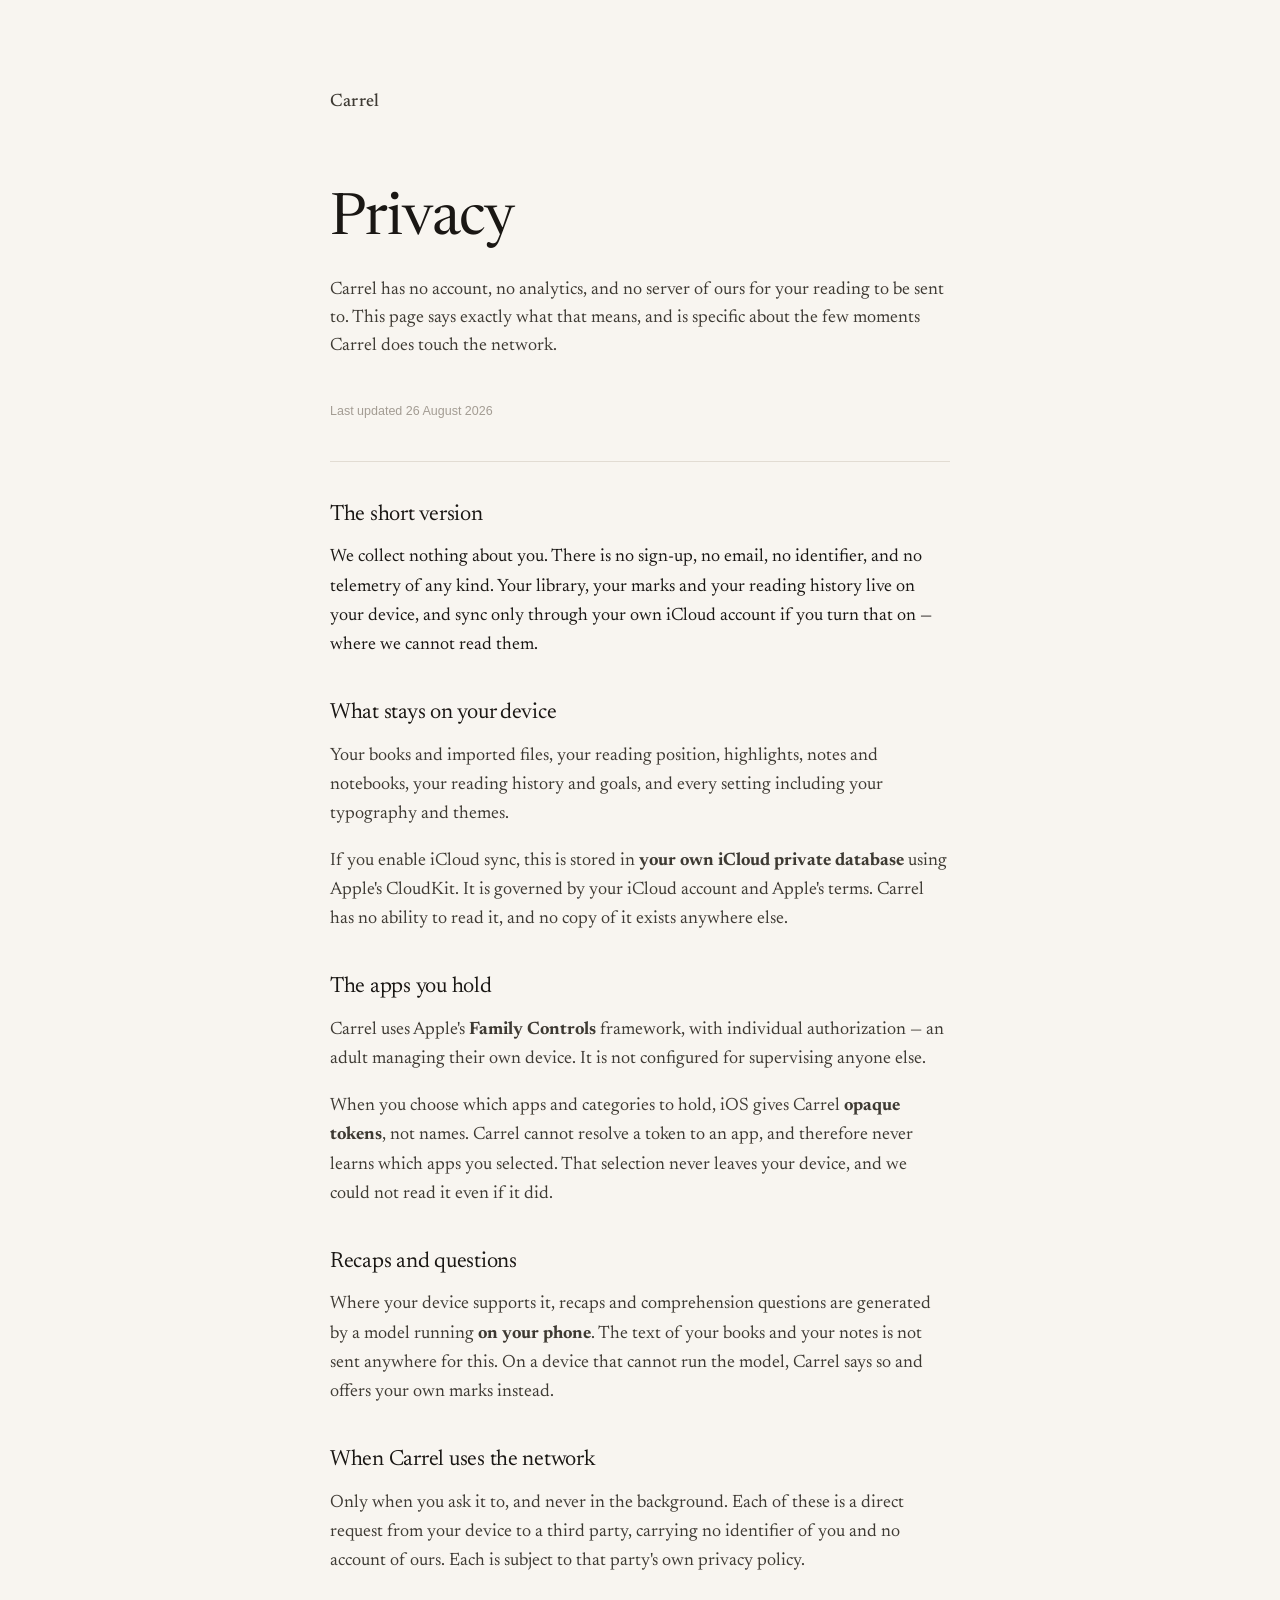
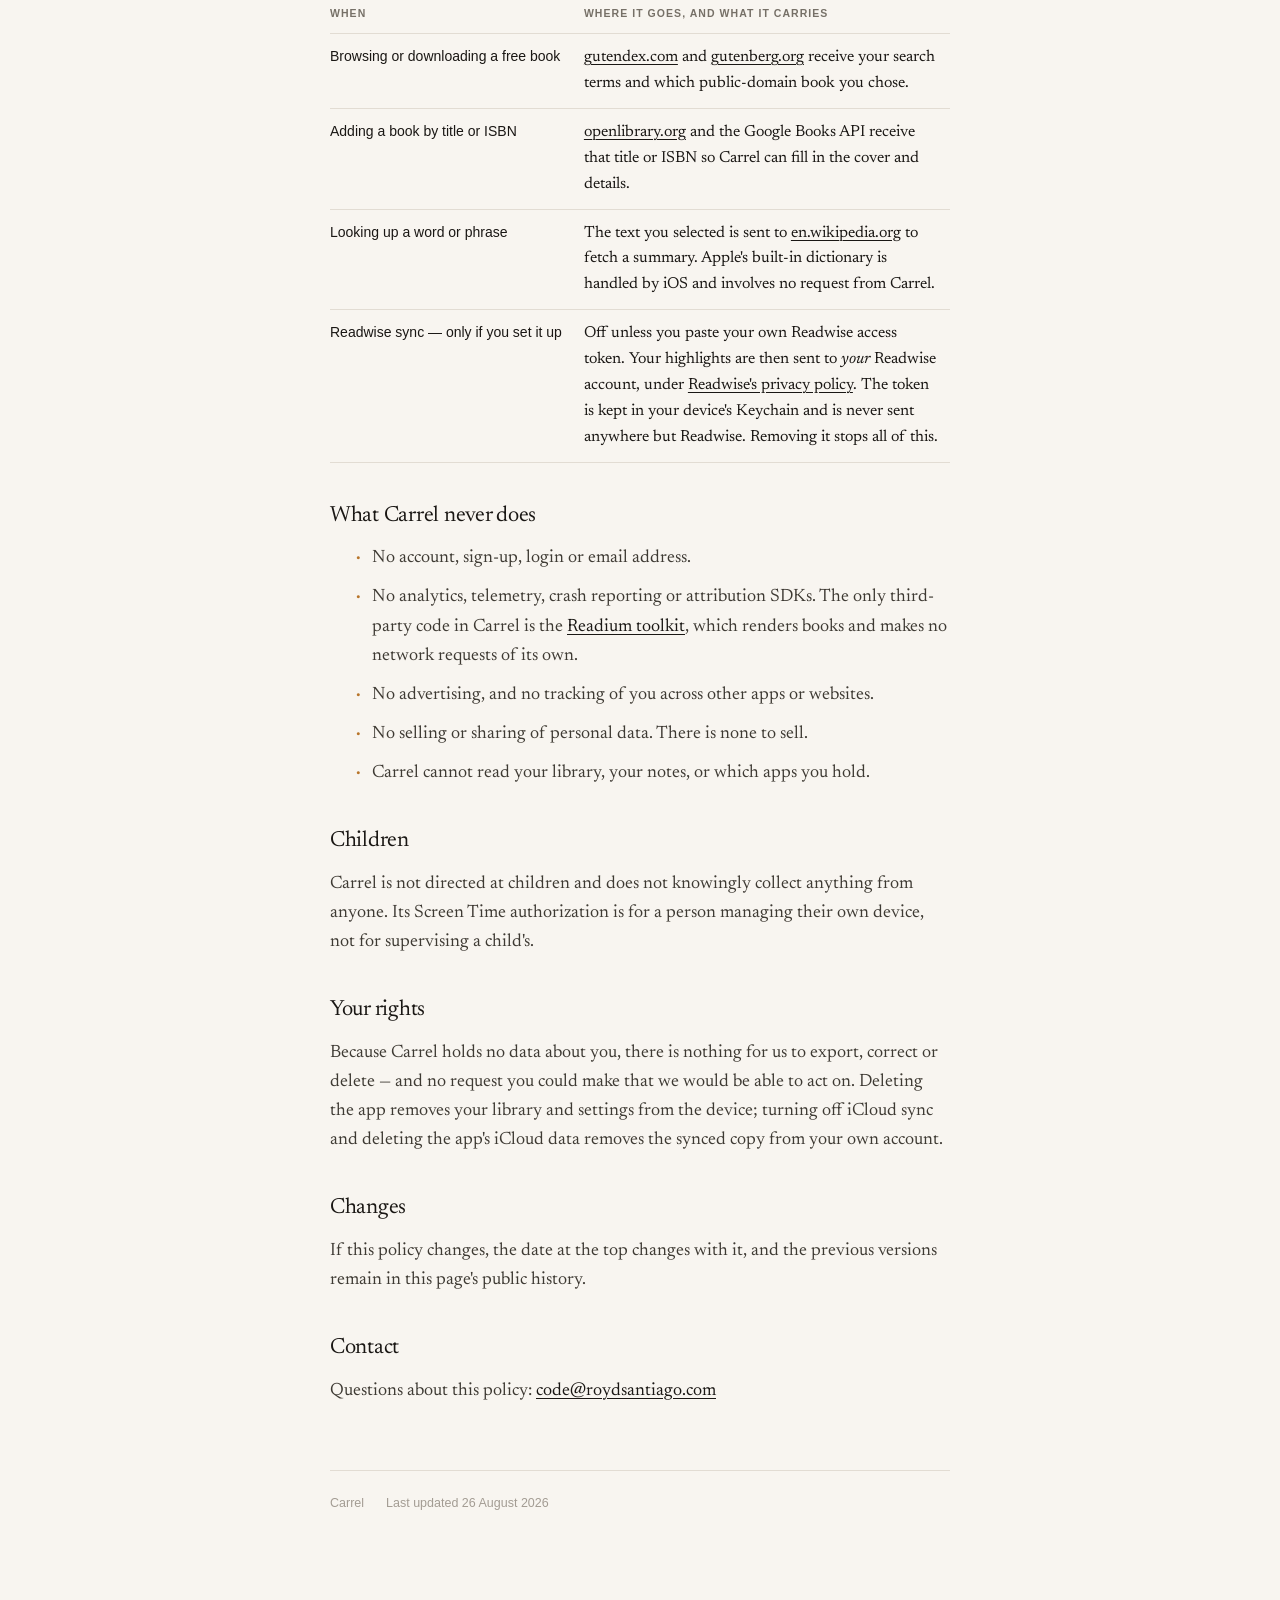
==== privacy/index.html @ 56c8b156 "Add files via upload" ====
<!doctype html>
<html lang="en">
<head>
<meta charset="utf-8">
<meta name="viewport" content="width=device-width, initial-scale=1">
<title>Privacy — Carrel</title>
<meta name="description" content="Carrel's privacy policy. No account, no analytics, no servers of ours.">
<link rel="preconnect" href="https://fonts.googleapis.com">
<link rel="preconnect" href="https://fonts.gstatic.com" crossorigin>
<link rel="stylesheet" href="https://fonts.googleapis.com/css2?family=Newsreader:opsz,wght@6..72,400;6..72,500;6..72,600&display=swap">
<link rel="stylesheet" href="../style.css">
</head>
<body>

<div class="measure doc">
  <header class="top">
    <p class="wordmark">Carrel</p>
    <h1>Privacy</h1>
    <p class="standfirst">
      Carrel has no account, no analytics, and no server of ours for your reading to be sent to.
      This page says exactly what that means, and is specific about the few moments Carrel does
      touch the network.
    </p>
    <p class="updated">Last updated 26 August 2026</p>
    <hr class="rule">
  </header>

  <h2>The short version</h2>
  <p class="lede">
    We collect nothing about you. There is no sign-up, no email, no identifier, and no telemetry
    of any kind. Your library, your marks and your reading history live on your device, and sync
    only through your own iCloud account if you turn that on — where we cannot read them.
  </p>

  <h2>What stays on your device</h2>
  <p>
    Your books and imported files, your reading position, highlights, notes and notebooks, your
    reading history and goals, and every setting including your typography and themes.
  </p>
  <p>
    If you enable iCloud sync, this is stored in <strong>your own iCloud private database</strong>
    using Apple's CloudKit. It is governed by your iCloud account and Apple's terms. Carrel has no
    ability to read it, and no copy of it exists anywhere else.
  </p>

  <h2>The apps you hold</h2>
  <p>
    Carrel uses Apple's <strong>Family Controls</strong> framework, with individual authorization —
    an adult managing their own device. It is not configured for supervising anyone else.
  </p>
  <p>
    When you choose which apps and categories to hold, iOS gives Carrel <strong>opaque
    tokens</strong>, not names. Carrel cannot resolve a token to an app, and therefore never learns
    which apps you selected. That selection never leaves your device, and we could not read it even
    if it did.
  </p>

  <h2>Recaps and questions</h2>
  <p>
    Where your device supports it, recaps and comprehension questions are generated by a model
    running <strong>on your phone</strong>. The text of your books and your notes is not sent
    anywhere for this. On a device that cannot run the model, Carrel says so and offers your own
    marks instead.
  </p>

  <h2>When Carrel uses the network</h2>
  <p>
    Only when you ask it to, and never in the background. Each of these is a direct request from
    your device to a third party, carrying no identifier of you and no account of ours. Each is
    subject to that party's own privacy policy.
  </p>

  <table>
    <thead>
      <tr><th>When</th><th>Where it goes, and what it carries</th></tr>
    </thead>
    <tbody>
      <tr>
        <td>Browsing or downloading a free book</td>
        <td><a href="https://gutendex.com">gutendex.com</a> and
            <a href="https://www.gutenberg.org">gutenberg.org</a> receive your search terms and
            which public-domain book you chose.</td>
      </tr>
      <tr>
        <td>Adding a book by title or ISBN</td>
        <td><a href="https://openlibrary.org">openlibrary.org</a> and the Google Books API receive
            that title or ISBN so Carrel can fill in the cover and details.</td>
      </tr>
      <tr>
        <td>Looking up a word or phrase</td>
        <td>The text you selected is sent to
            <a href="https://en.wikipedia.org">en.wikipedia.org</a> to fetch a summary. Apple's
            built-in dictionary is handled by iOS and involves no request from Carrel.</td>
      </tr>
      <tr>
        <td>Readwise sync — only if you set it up</td>
        <td>Off unless you paste your own Readwise access token. Your highlights are then sent to
            <em>your</em> Readwise account, under
            <a href="https://readwise.io/privacy">Readwise's privacy policy</a>. The token is kept
            in your device's Keychain and is never sent anywhere but Readwise. Removing it stops
            all of this.</td>
      </tr>
    </tbody>
  </table>

  <h2>What Carrel never does</h2>
  <ul class="plain">
    <li>No account, sign-up, login or email address.</li>
    <li>No analytics, telemetry, crash reporting or attribution SDKs. The only third-party code in
        Carrel is the <a href="https://github.com/readium/swift-toolkit">Readium toolkit</a>, which
        renders books and makes no network requests of its own.</li>
    <li>No advertising, and no tracking of you across other apps or websites.</li>
    <li>No selling or sharing of personal data. There is none to sell.</li>
    <li>Carrel cannot read your library, your notes, or which apps you hold.</li>
  </ul>

  <h2>Children</h2>
  <p>
    Carrel is not directed at children and does not knowingly collect anything from anyone. Its
    Screen Time authorization is for a person managing their own device, not for supervising a
    child's.
  </p>

  <h2>Your rights</h2>
  <p>
    Because Carrel holds no data about you, there is nothing for us to export, correct or delete —
    and no request you could make that we would be able to act on. Deleting the app removes your
    library and settings from the device; turning off iCloud sync and deleting the app's iCloud
    data removes the synced copy from your own account.
  </p>

  <h2>Changes</h2>
  <p>
    If this policy changes, the date at the top changes with it, and the previous versions remain
    in this page's public history.
  </p>

  <h2>Contact</h2>
  <p>
    Questions about this policy: <a href="mailto:code@roydsantiago.com">code@roydsantiago.com</a>
  </p>

  <footer class="foot">
    <span>Carrel</span>
    <span>Last updated 26 August 2026</span>
  </footer>
</div>

</body>
</html>
---- style.css ----
/* Carrel — the app's own palette, taken from DesignSystem/Tokens.swift.
   Light and dark are the app's two Palettes verbatim, so the site and the
   product are recognisably the same object. */

:root {
  --paper:      #F8F5F0;
  --raised:     #FFFDF9;
  --ink:        #1A1714;
  --prose:      #3E3A33;
  --secondary:  #57514A;
  --label:      #767067;
  --tertiary:   #A39C93;
  --hairline:   #E2DCD3;
  --resume:     #B8752A;   /* the one functional accent */
  --remove:     #7B2233;
  --ground:     #2E2721;

  --serif: "Newsreader", Georgia, "Times New Roman", serif;
  --sans: -apple-system, BlinkMacSystemFont, "Segoe UI", Helvetica, Arial, sans-serif;
  --measure: 620px;
}

@media (prefers-color-scheme: dark) {
  :root:not([data-theme="light"]) {
    --paper:     #1A1714;
    --raised:    #302D29;
    --ink:       #F5F1EA;
    --prose:     #D6D2CC;
    --secondary: #B8B4AE;
    --label:     #999590;
    --tertiary:  #6D6A65;
    --hairline:  #35312C;
    --resume:    #D9954A;
    --remove:    #C97F8E;
    --ground:    #23201C;
  }
}

* { box-sizing: border-box; }

html { -webkit-text-size-adjust: 100%; }

body {
  background: var(--paper);
  color: var(--ink);
  font-family: var(--serif);
  font-size: 19px;
  line-height: 1.62;
  margin: 0;
  padding: 0 24px 100px;
  -webkit-font-smoothing: antialiased;
}

.measure { max-width: var(--measure); margin: 0 auto; }

/* ---- the caps label, as the app sets it ---- */
.caps {
  font-family: var(--sans);
  font-size: 11px;
  font-weight: 600;
  letter-spacing: 0.14em;
  text-transform: uppercase;
  color: var(--label);
}

a { color: var(--ink); text-decoration-thickness: 1px; text-underline-offset: 3px; }
a:hover { color: var(--resume); }
a:focus-visible { outline: 2px solid var(--resume); outline-offset: 3px; border-radius: 2px; }

/* ---- masthead ---- */
header.top { padding: 88px 0 0; }

.wordmark {
  font-family: var(--serif);
  font-weight: 500;
  font-size: 21px;
  letter-spacing: 0.01em;
  margin: 0 0 72px;
}

h1 {
  font-family: var(--serif);
  font-weight: 400;
  font-size: clamp(38px, 7vw, 58px);
  line-height: 1.1;
  letter-spacing: -0.018em;
  text-wrap: balance;
  margin: 0 0 24px;
}

.standfirst {
  font-size: 21px;
  line-height: 1.55;
  color: var(--prose);
  margin: 0 0 40px;
}

.rule { height: 1px; background: var(--hairline); border: 0; margin: 0 0 40px; }

section { margin: 0 0 56px; }
h2 {
  font-family: var(--serif);
  font-weight: 400;
  font-size: 27px;
  letter-spacing: -0.012em;
  line-height: 1.25;
  margin: 0 0 14px;
  text-wrap: balance;
}
p { margin: 0 0 18px; color: var(--prose); }
p.lede { color: var(--ink); }

/* ---- the three steps ---- */
ol.steps { list-style: none; counter-reset: s; padding: 0; margin: 26px 0 8px; }
ol.steps li {
  counter-increment: s;
  padding: 0 0 20px 46px;
  position: relative;
  margin-bottom: 20px;
  border-bottom: 1px solid var(--hairline);
}
ol.steps li:last-child { border-bottom: 0; }
ol.steps li::before {
  content: counter(s);
  position: absolute;
  left: 0; top: 1px;
  font-family: var(--sans);
  font-size: 11px;
  font-weight: 600;
  letter-spacing: 0.1em;
  color: var(--resume);
  border: 1px solid var(--hairline);
  width: 28px; height: 28px;
  display: grid; place-items: center;
  border-radius: 50%;
}
ol.steps b { font-weight: 600; color: var(--ink); display: block; margin-bottom: 3px; }

/* ---- the honesty panel, in the app's raised-card idiom ---- */
.panel {
  background: var(--raised);
  border: 1px solid var(--hairline);
  border-radius: 14px;
  padding: 26px 28px 10px;
  margin: 0 0 26px;
}
.panel .caps { display: block; margin-bottom: 12px; }

ul.plain { list-style: none; padding: 0; margin: 0 0 18px; }
ul.plain li { padding-left: 20px; position: relative; margin-bottom: 10px; color: var(--prose); }
ul.plain li::before {
  content: "·";
  position: absolute; left: 4px;
  color: var(--resume);
  font-weight: 700;
}

.status {
  font-family: var(--sans);
  font-size: 13px;
  letter-spacing: 0.02em;
  color: var(--secondary);
  border: 1px solid var(--hairline);
  border-radius: 999px;
  padding: 9px 18px;
  display: inline-block;
}

footer.foot {
  border-top: 1px solid var(--hairline);
  padding-top: 22px;
  margin-top: 64px;
  font-family: var(--sans);
  font-size: 12.5px;
  color: var(--tertiary);
  display: flex;
  flex-wrap: wrap;
  gap: 8px 22px;
  align-items: baseline;
}
footer.foot a { color: var(--secondary); }

/* ---- policy document ---- */
.doc h2 { font-size: 22px; margin-top: 40px; }
.doc h3 {
  font-family: var(--sans);
  font-size: 12px; font-weight: 600;
  letter-spacing: 0.12em; text-transform: uppercase;
  color: var(--label);
  margin: 30px 0 8px;
}
.doc p, .doc li { font-size: 18px; }
.doc ul { padding-left: 22px; }
.doc li { margin-bottom: 9px; color: var(--prose); }
.doc .updated { font-family: var(--sans); font-size: 12.5px; color: var(--tertiary); margin-bottom: 40px; }
.doc table { border-collapse: collapse; width: 100%; margin: 8px 0 24px; font-size: 16px; }
.doc th, .doc td { text-align: left; padding: 11px 12px 11px 0; border-bottom: 1px solid var(--hairline); vertical-align: top; }
.doc th { font-family: var(--sans); font-size: 10.5px; font-weight: 600; letter-spacing: 0.1em; text-transform: uppercase; color: var(--label); }
.doc td:first-child { white-space: nowrap; padding-right: 22px; font-family: var(--sans); font-size: 14px; color: var(--ink); }

.backlink { display: inline-block; margin-bottom: 34px; }

@media (max-width: 600px) {
  body { font-size: 18px; padding: 0 20px 72px; }
  header.top { padding-top: 56px; }
  .wordmark { margin-bottom: 48px; }
  .doc table, .doc thead, .doc tbody, .doc tr, .doc td, .doc th { display: block; width: 100%; }
  .doc thead { display: none; }
  .doc td { border-bottom: 0; padding-bottom: 2px; }
  .doc tr { border-bottom: 1px solid var(--hairline); padding-bottom: 12px; margin-bottom: 12px; display: block; }
  .doc td:first-child { font-weight: 600; white-space: normal; }
}

@media (prefers-reduced-motion: reduce) { * { animation: none !important; transition: none !important; } }
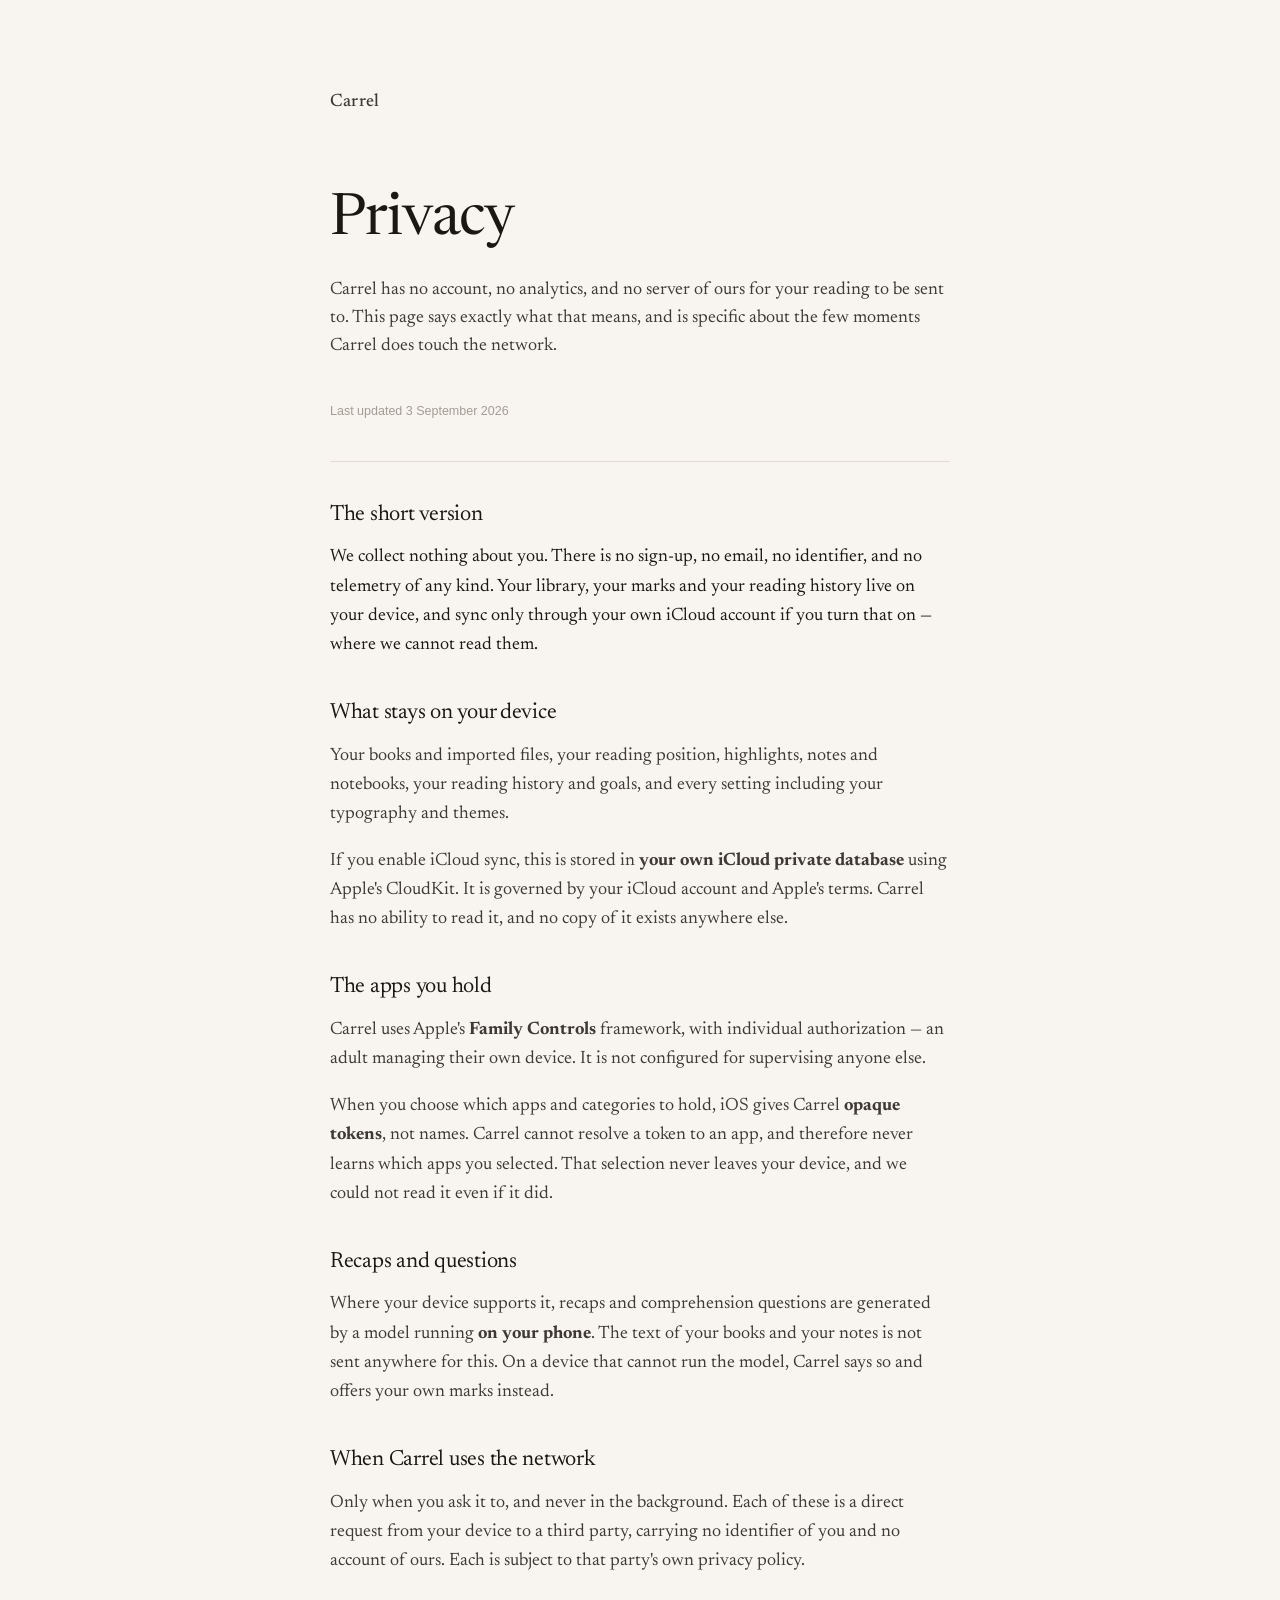
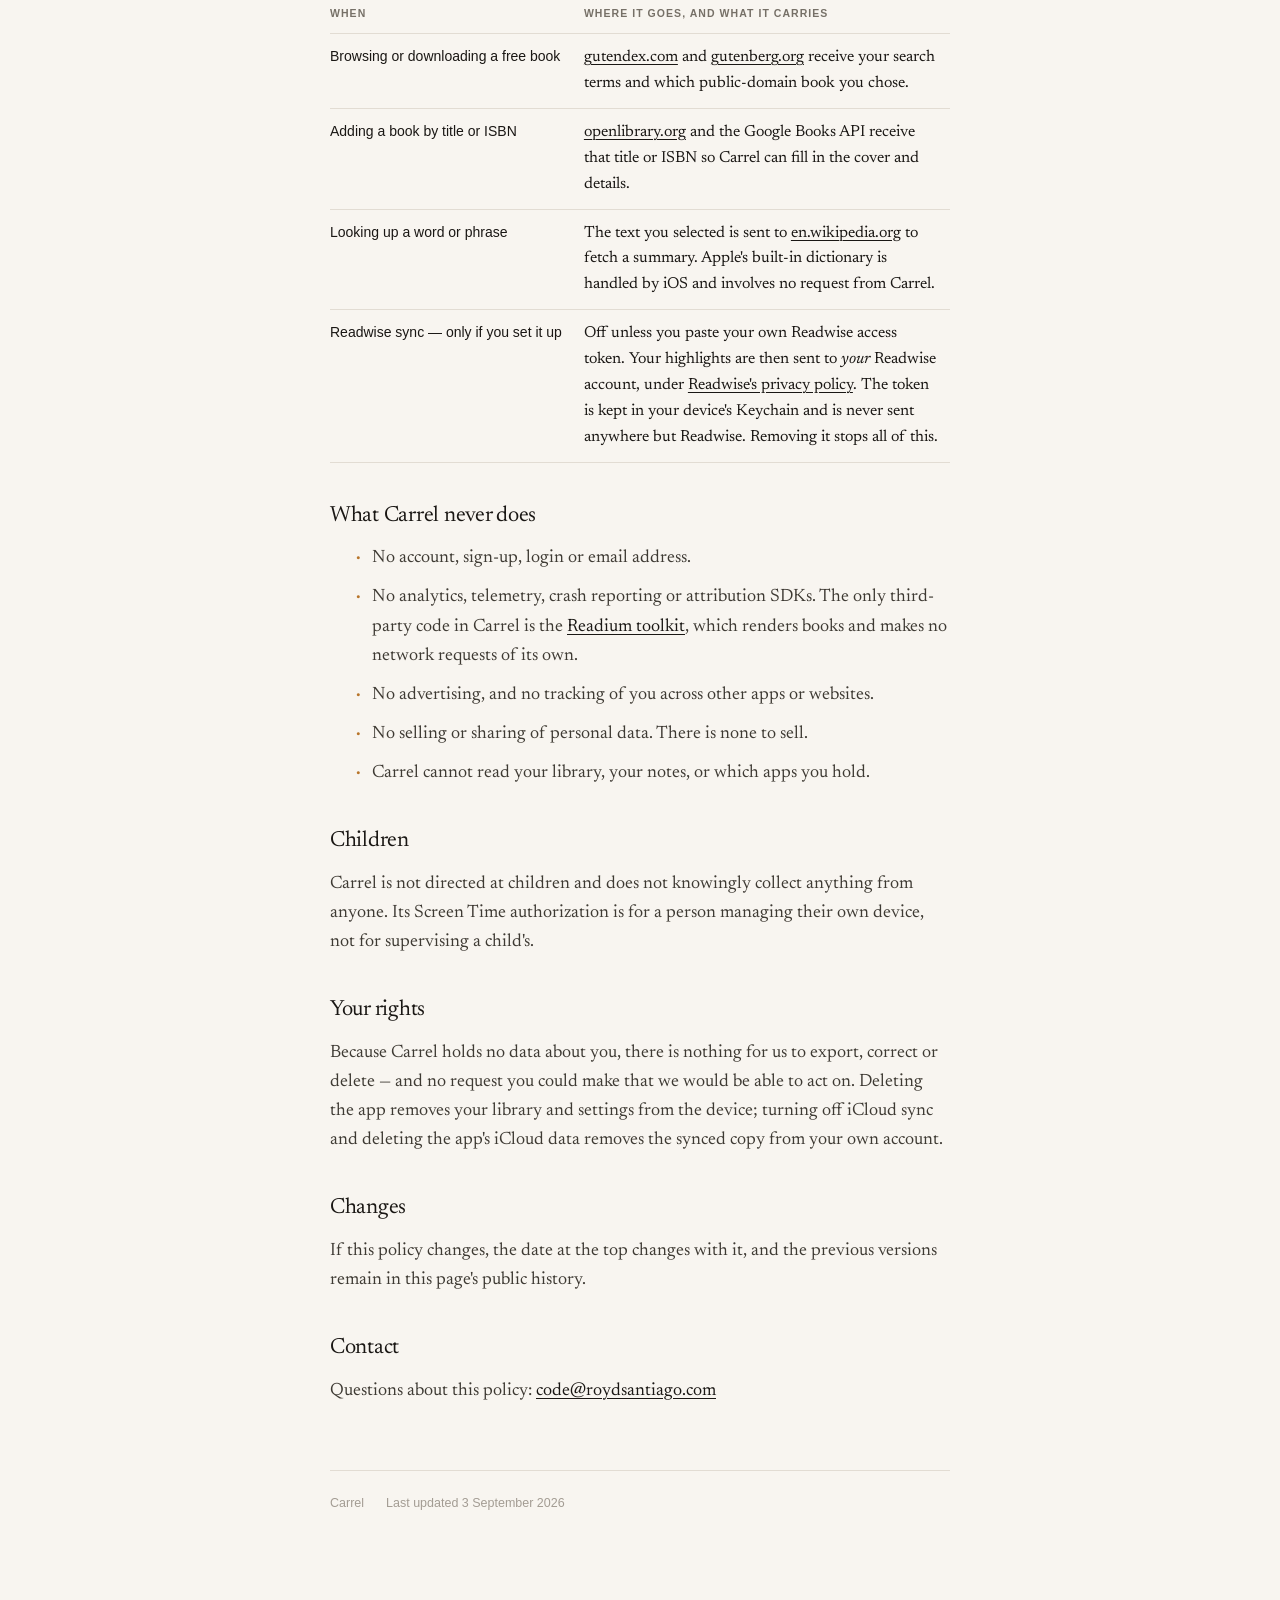
==== commit c30672ba: "Update index.htmlDate the policy from the day it was published" ====
--- a/privacy/index.html
+++ b/privacy/index.html
@@ -21,7 +21,7 @@
       This page says exactly what that means, and is specific about the few moments Carrel does
       touch the network.
     </p>
-    <p class="updated">Last updated 26 August 2026</p>
+    <p class="updated">Last updated 3 September 2026</p>
     <hr class="rule">
   </header>
 
@@ -142,7 +142,7 @@
 
   <footer class="foot">
     <span>Carrel</span>
-    <span>Last updated 26 August 2026</span>
+    <span>Last updated 3 September 2026</span>
   </footer>
 </div>
 
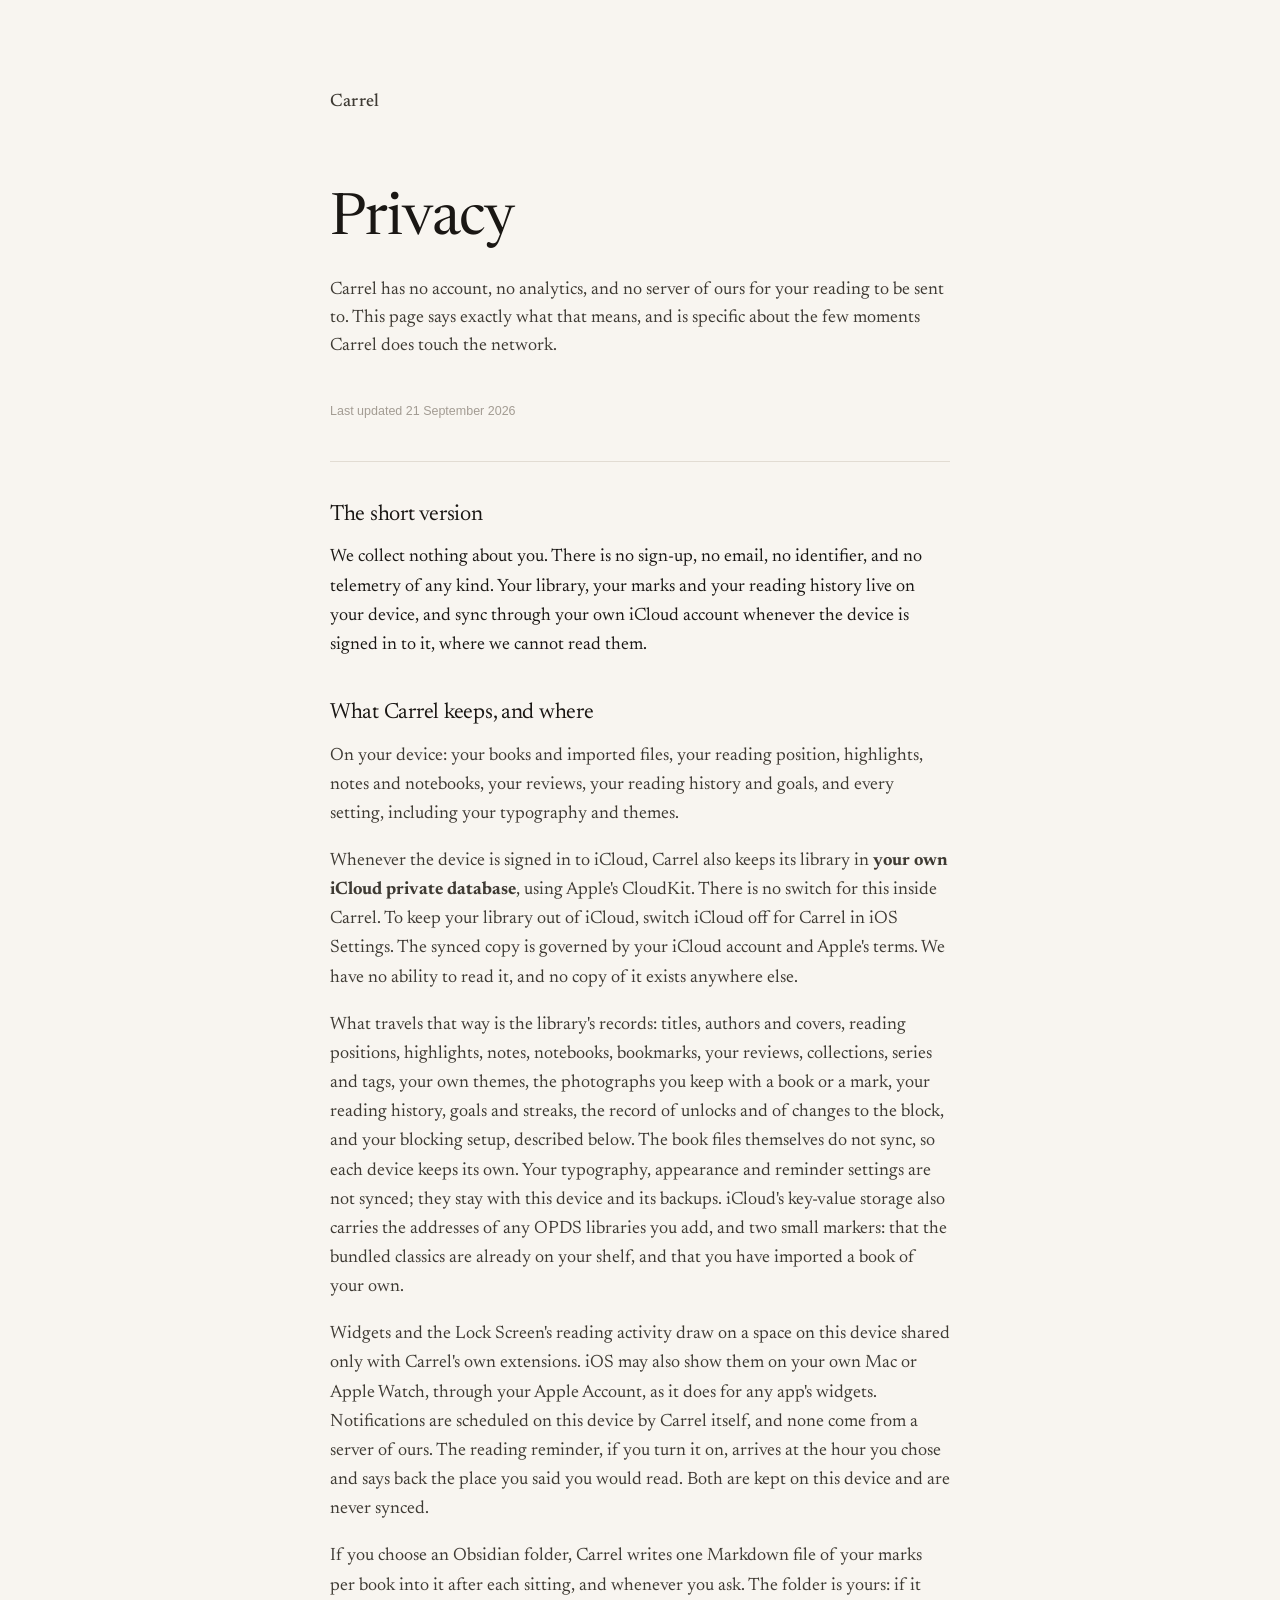
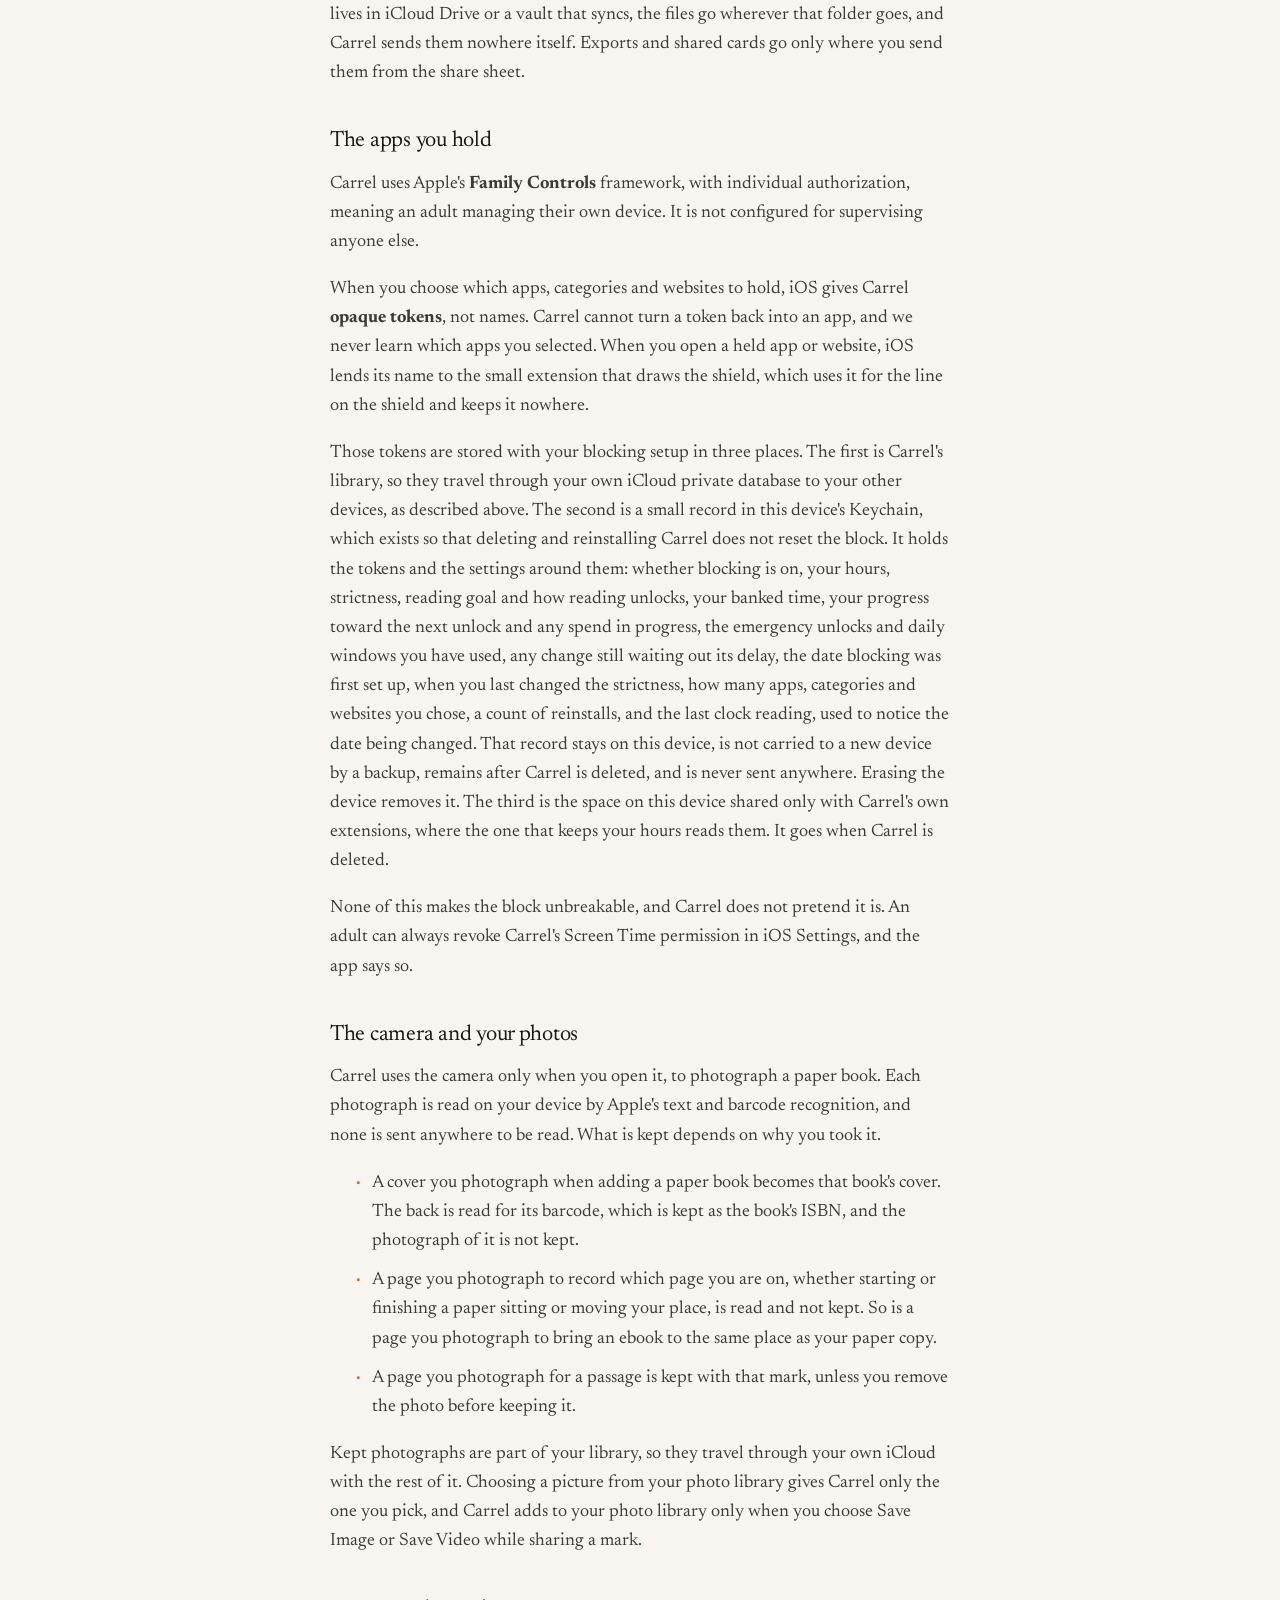
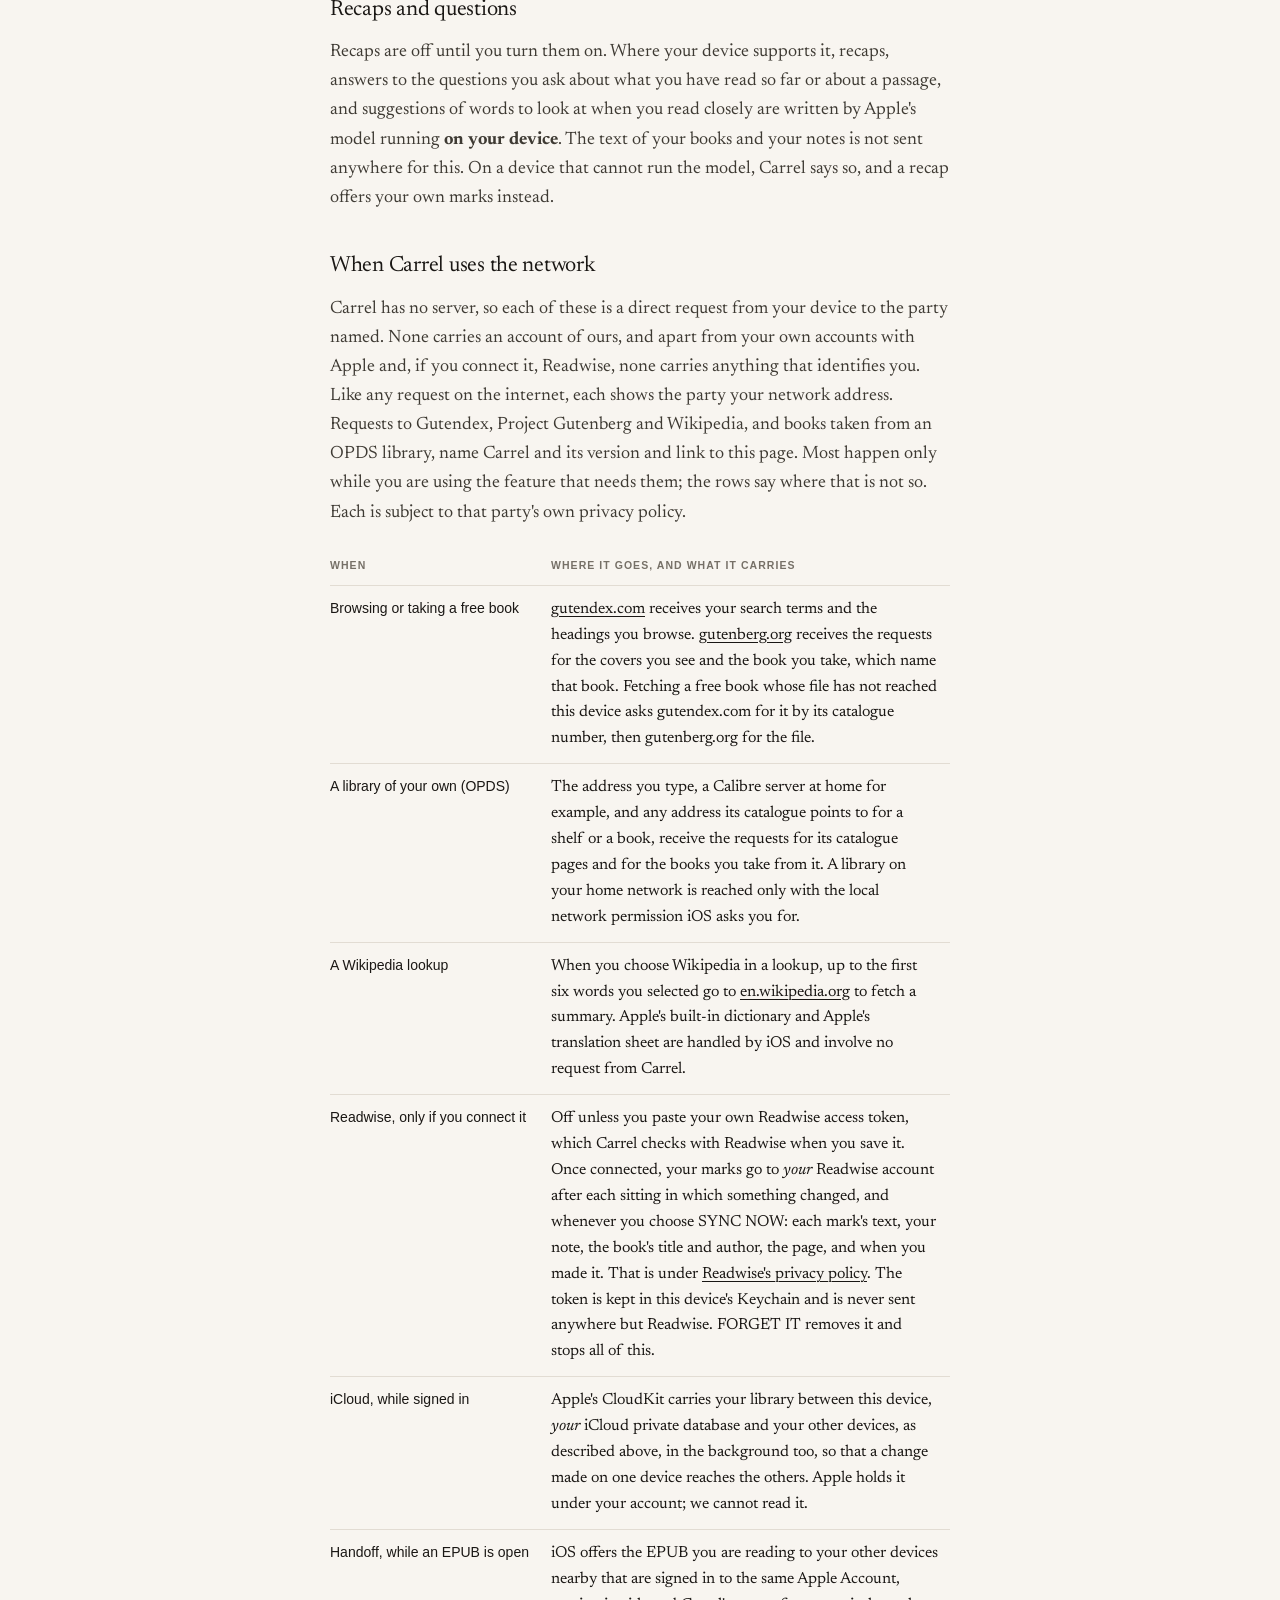
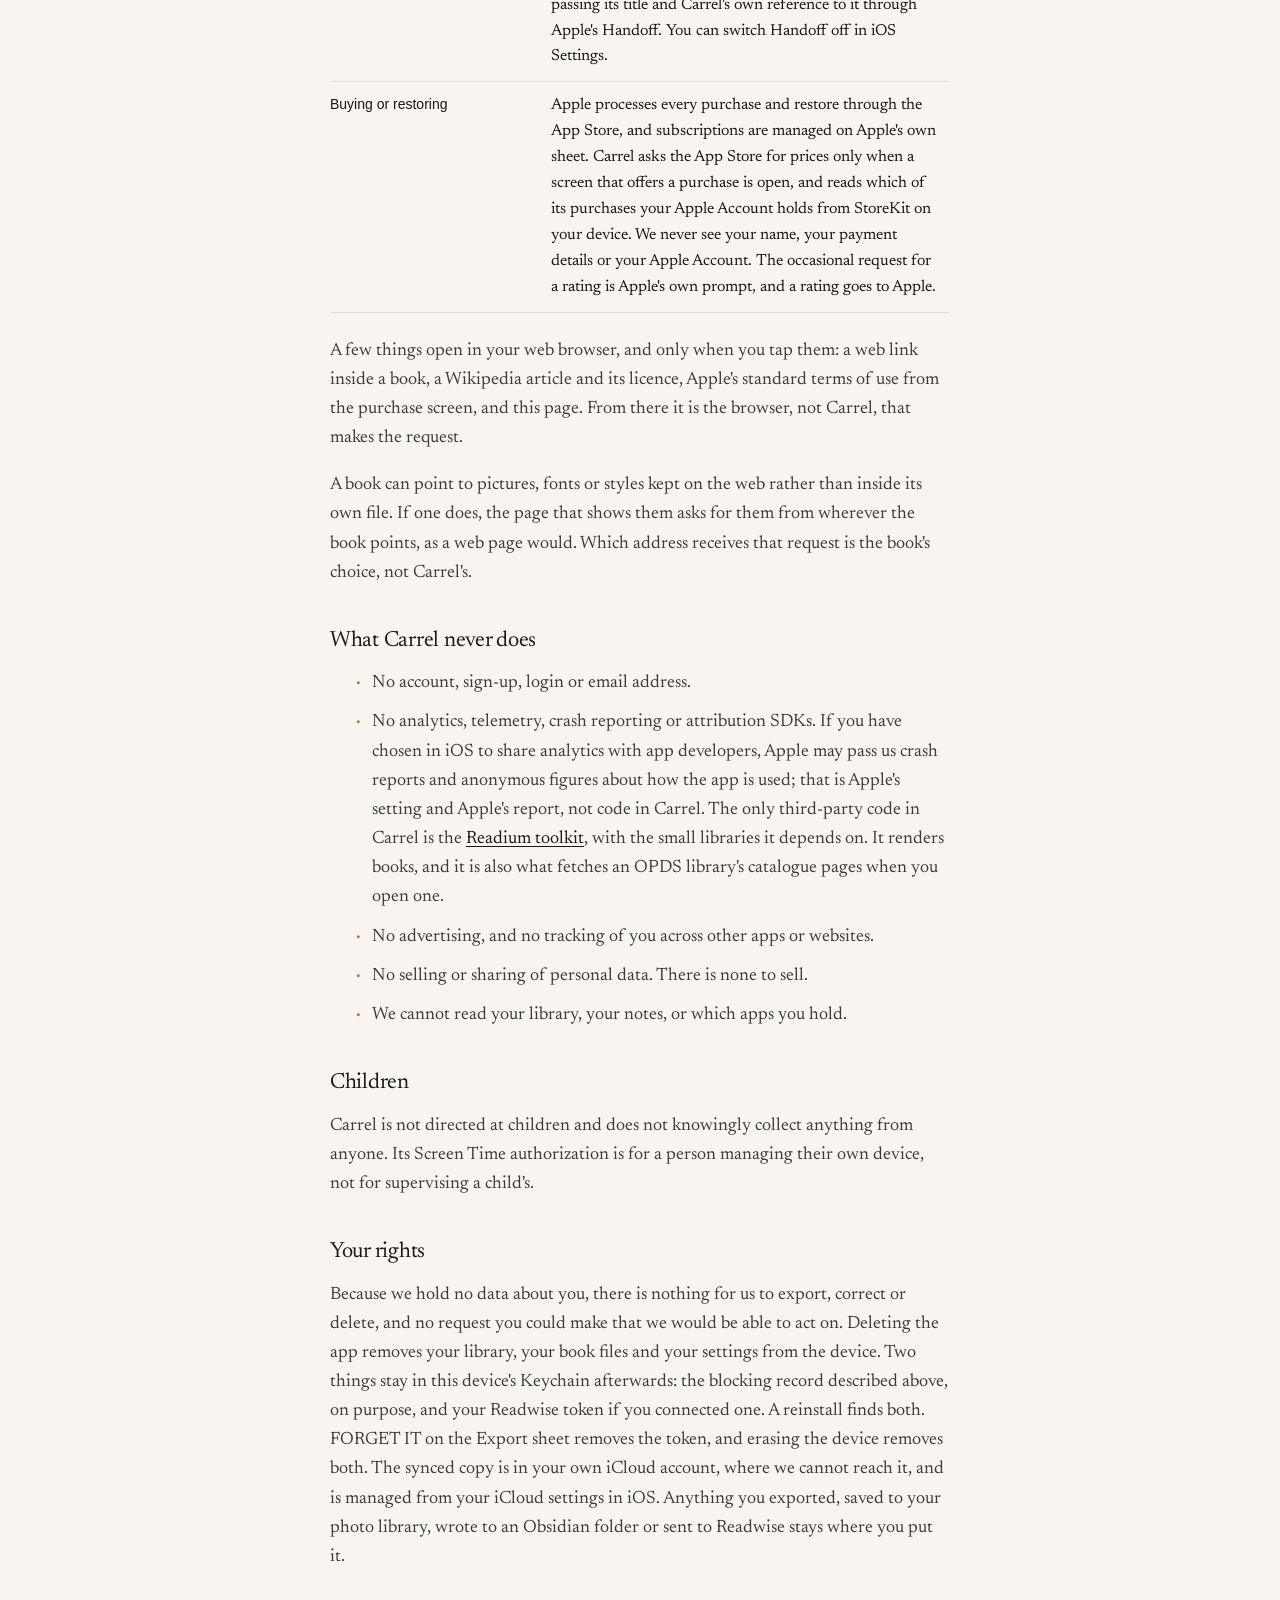
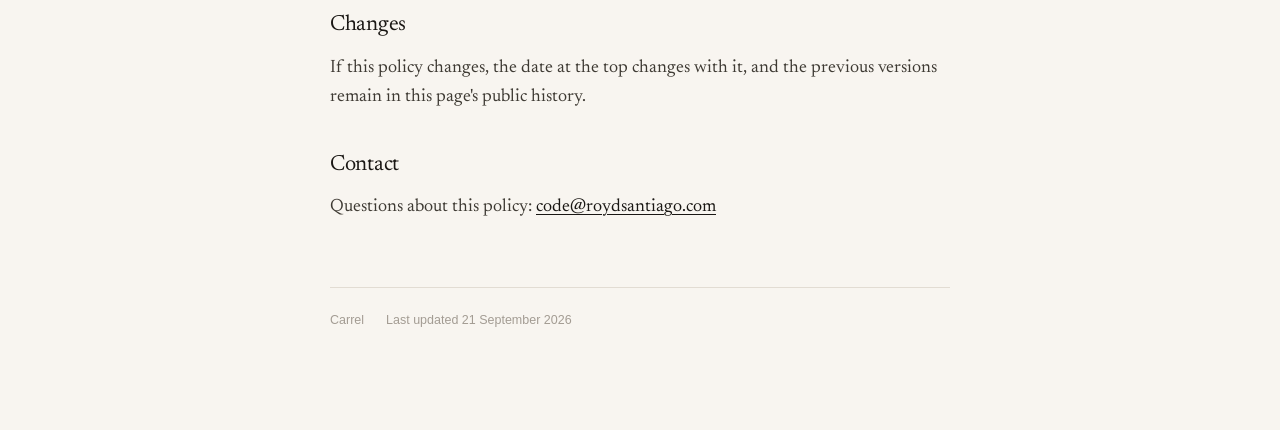
==== commit 4d40ef86: "Update index.html" ====
--- a/privacy/index.html
+++ b/privacy/index.html
@@ -3,7 +3,7 @@
 <head>
 <meta charset="utf-8">
 <meta name="viewport" content="width=device-width, initial-scale=1">
-<title>Privacy — Carrel</title>
+<title>Privacy · Carrel</title>
 <meta name="description" content="Carrel's privacy policy. No account, no analytics, no servers of ours.">
 <link rel="preconnect" href="https://fonts.googleapis.com">
 <link rel="preconnect" href="https://fonts.gstatic.com" crossorigin>
@@ -21,7 +21,7 @@
       This page says exactly what that means, and is specific about the few moments Carrel does
       touch the network.
     </p>
-    <p class="updated">Last updated 3 September 2026</p>
+    <p class="updated">Last updated 21 September 2026</p>
     <hr class="rule">
   </header>
 
@@ -29,45 +29,121 @@
   <p class="lede">
     We collect nothing about you. There is no sign-up, no email, no identifier, and no telemetry
     of any kind. Your library, your marks and your reading history live on your device, and sync
-    only through your own iCloud account if you turn that on — where we cannot read them.
-  </p>
-
-  <h2>What stays on your device</h2>
-  <p>
-    Your books and imported files, your reading position, highlights, notes and notebooks, your
-    reading history and goals, and every setting including your typography and themes.
-  </p>
-  <p>
-    If you enable iCloud sync, this is stored in <strong>your own iCloud private database</strong>
-    using Apple's CloudKit. It is governed by your iCloud account and Apple's terms. Carrel has no
-    ability to read it, and no copy of it exists anywhere else.
+    through your own iCloud account whenever the device is signed in to it, where we cannot read
+    them.
+  </p>
+
+  <h2>What Carrel keeps, and where</h2>
+  <p>
+    On your device: your books and imported files, your reading position, highlights, notes and
+    notebooks, your reviews, your reading history and goals, and every setting, including your
+    typography and themes.
+  </p>
+  <p>
+    Whenever the device is signed in to iCloud, Carrel also keeps its library in <strong>your own
+    iCloud private database</strong>, using Apple's CloudKit. There is no switch for this inside
+    Carrel. To keep your library out of iCloud, switch iCloud off for Carrel in iOS Settings. The
+    synced copy is governed by your iCloud account and Apple's terms. We have no ability to read
+    it, and no copy of it exists anywhere else.
+  </p>
+  <p>
+    What travels that way is the library's records: titles, authors and covers, reading positions,
+    highlights, notes, notebooks, bookmarks, your reviews, collections, series and tags, your own
+    themes, the photographs you keep with a book or a mark, your reading history, goals and
+    streaks, the record of unlocks and of changes to the block, and your blocking setup, described
+    below. The book files themselves do not sync, so each device keeps its own. Your typography,
+    appearance and reminder settings are not synced; they stay with this device and its backups.
+    iCloud's key-value storage also carries the addresses of any OPDS libraries you add, and two
+    small markers: that the bundled classics are already on your shelf, and that you have imported
+    a book of your own.
+  </p>
+  <p>
+    Widgets and the Lock Screen's reading activity draw on a space on this device shared only with
+    Carrel's own extensions. iOS may also show them on your own Mac or Apple Watch, through your
+    Apple Account, as it does for any app's widgets. Notifications are scheduled on this device by
+    Carrel itself, and none come from a server of ours. The reading reminder, if you turn it on,
+    arrives at the hour you chose and says back the place you said you would read. Both are kept
+    on this device and are never synced.
+  </p>
+  <p>
+    If you choose an Obsidian folder, Carrel writes one Markdown file of your marks per book into
+    it after each sitting, and whenever you ask. The folder is yours: if it lives in iCloud Drive
+    or a vault that syncs, the files go wherever that folder goes, and Carrel sends them nowhere
+    itself. Exports and shared cards go only where you send them from the share sheet.
   </p>
 
   <h2>The apps you hold</h2>
   <p>
-    Carrel uses Apple's <strong>Family Controls</strong> framework, with individual authorization —
-    an adult managing their own device. It is not configured for supervising anyone else.
-  </p>
-  <p>
-    When you choose which apps and categories to hold, iOS gives Carrel <strong>opaque
-    tokens</strong>, not names. Carrel cannot resolve a token to an app, and therefore never learns
-    which apps you selected. That selection never leaves your device, and we could not read it even
-    if it did.
+    Carrel uses Apple's <strong>Family Controls</strong> framework, with individual authorization,
+    meaning an adult managing their own device. It is not configured for supervising anyone else.
+  </p>
+  <p>
+    When you choose which apps, categories and websites to hold, iOS gives Carrel <strong>opaque
+    tokens</strong>, not names. Carrel cannot turn a token back into an app, and we never learn
+    which apps you selected. When you open a held app or website, iOS lends its name to the small
+    extension that draws the shield, which uses it for the line on the shield and keeps it nowhere.
+  </p>
+  <p>
+    Those tokens are stored with your blocking setup in three places. The first is Carrel's
+    library, so they travel through your own iCloud private database to your other devices, as
+    described above. The second is a small record in this device's Keychain, which exists so that
+    deleting and reinstalling Carrel does not reset the block. It holds the tokens and the
+    settings around them: whether blocking is on, your hours, strictness, reading goal and how
+    reading unlocks, your banked time, your progress toward the next unlock and any spend in
+    progress, the emergency unlocks and daily windows you have used, any change still waiting out
+    its delay, the date blocking was first set up, when you last changed the strictness, how many
+    apps, categories and websites you chose, a count of reinstalls, and the last clock reading,
+    used to notice the date being changed. That record stays on this device, is not carried to a
+    new device by a backup, remains after Carrel is deleted, and is never sent anywhere. Erasing
+    the device removes it. The third is the space on this device shared only with Carrel's own
+    extensions, where the one that keeps your hours reads them. It goes when Carrel is deleted.
+  </p>
+  <p>
+    None of this makes the block unbreakable, and Carrel does not pretend it is. An adult can
+    always revoke Carrel's Screen Time permission in iOS Settings, and the app says so.
+  </p>
+
+  <h2>The camera and your photos</h2>
+  <p>
+    Carrel uses the camera only when you open it, to photograph a paper book. Each photograph is
+    read on your device by Apple's text and barcode recognition, and none is sent anywhere to be
+    read. What is kept depends on why you took it.
+  </p>
+  <ul class="plain">
+    <li>A cover you photograph when adding a paper book becomes that book's cover. The back is read
+        for its barcode, which is kept as the book's ISBN, and the photograph of it is not
+        kept.</li>
+    <li>A page you photograph to record which page you are on, whether starting or finishing a
+        paper sitting or moving your place, is read and not kept. So is a page you photograph to
+        bring an ebook to the same place as your paper copy.</li>
+    <li>A page you photograph for a passage is kept with that mark, unless you remove the photo
+        before keeping it.</li>
+  </ul>
+  <p>
+    Kept photographs are part of your library, so they travel through your own iCloud with the
+    rest of it. Choosing a picture from your photo library gives Carrel only the one you pick, and
+    Carrel adds to your photo library only when you choose Save Image or Save Video while sharing
+    a mark.
   </p>
 
   <h2>Recaps and questions</h2>
   <p>
-    Where your device supports it, recaps and comprehension questions are generated by a model
-    running <strong>on your phone</strong>. The text of your books and your notes is not sent
-    anywhere for this. On a device that cannot run the model, Carrel says so and offers your own
-    marks instead.
+    Recaps are off until you turn them on. Where your device supports it, recaps, answers to the
+    questions you ask about what you have read so far or about a passage, and suggestions of words
+    to look at when you read closely are written by Apple's model running <strong>on your
+    device</strong>. The text of your books and your notes is not sent anywhere for this. On a device that cannot run
+    the model, Carrel says so, and a recap offers your own marks instead.
   </p>
 
   <h2>When Carrel uses the network</h2>
   <p>
-    Only when you ask it to, and never in the background. Each of these is a direct request from
-    your device to a third party, carrying no identifier of you and no account of ours. Each is
-    subject to that party's own privacy policy.
+    Carrel has no server, so each of these is a direct request from your device to the party
+    named. None carries an account of ours, and apart from your own accounts with Apple and, if you
+    connect it, Readwise, none carries anything that identifies you. Like any request on the
+    internet, each shows the party your network address. Requests to Gutendex, Project Gutenberg
+    and Wikipedia, and books taken from an OPDS library, name Carrel and its version and link to
+    this page. Most happen only while you are using the feature that needs them; the rows say where
+    that is not so. Each is subject to that party's own privacy policy.
   </p>
 
   <table>
@@ -76,42 +152,86 @@
     </thead>
     <tbody>
       <tr>
-        <td>Browsing or downloading a free book</td>
-        <td><a href="https://gutendex.com">gutendex.com</a> and
-            <a href="https://www.gutenberg.org">gutenberg.org</a> receive your search terms and
-            which public-domain book you chose.</td>
-      </tr>
-      <tr>
-        <td>Adding a book by title or ISBN</td>
-        <td><a href="https://openlibrary.org">openlibrary.org</a> and the Google Books API receive
-            that title or ISBN so Carrel can fill in the cover and details.</td>
-      </tr>
-      <tr>
-        <td>Looking up a word or phrase</td>
-        <td>The text you selected is sent to
+        <td>Browsing or taking a free book</td>
+        <td><a href="https://gutendex.com">gutendex.com</a> receives your search terms and the
+            headings you browse. <a href="https://www.gutenberg.org">gutenberg.org</a> receives
+            the requests for the covers you see and the book you take, which name that book.
+            Fetching a free book whose file has not reached this device asks gutendex.com for it
+            by its catalogue number, then gutenberg.org for the file.</td>
+      </tr>
+      <tr>
+        <td>A library of your own (OPDS)</td>
+        <td>The address you type, a Calibre server at home for example, and any address its
+            catalogue points to for a shelf or a book, receive the requests for its catalogue
+            pages and for the books you take from it. A library on your home network
+            is reached only with the local network permission iOS asks you for.</td>
+      </tr>
+      <tr>
+        <td>A Wikipedia lookup</td>
+        <td>When you choose Wikipedia in a lookup, up to the first six words you selected go to
             <a href="https://en.wikipedia.org">en.wikipedia.org</a> to fetch a summary. Apple's
-            built-in dictionary is handled by iOS and involves no request from Carrel.</td>
-      </tr>
-      <tr>
-        <td>Readwise sync — only if you set it up</td>
-        <td>Off unless you paste your own Readwise access token. Your highlights are then sent to
-            <em>your</em> Readwise account, under
-            <a href="https://readwise.io/privacy">Readwise's privacy policy</a>. The token is kept
-            in your device's Keychain and is never sent anywhere but Readwise. Removing it stops
-            all of this.</td>
+            built-in dictionary and Apple's translation sheet are handled by iOS and involve no
+            request from Carrel.</td>
+      </tr>
+      <tr>
+        <td>Readwise, only if you connect it</td>
+        <td>Off unless you paste your own Readwise access token, which Carrel checks with Readwise
+            when you save it. Once connected, your marks go to <em>your</em> Readwise account after
+            each sitting in which something changed, and whenever you choose SYNC NOW: each mark's
+            text, your note, the book's title and author, the page, and when you made it. That is
+            under <a href="https://readwise.io/privacy">Readwise's privacy policy</a>. The token is
+            kept in this device's Keychain and is never sent anywhere but Readwise. FORGET IT
+            removes it and stops all of this.</td>
+      </tr>
+      <tr>
+        <td>iCloud, while signed in</td>
+        <td>Apple's CloudKit carries your library between this device, <em>your</em> iCloud
+            private database and your other devices, as described above, in the background too, so
+            that a change made on one device reaches the others. Apple holds it under your account;
+            we cannot read it.</td>
+      </tr>
+      <tr>
+        <td>Handoff, while an EPUB is open</td>
+        <td>iOS offers the EPUB you are reading to your other devices nearby that are signed in to
+            the same Apple Account, passing its title and Carrel's own reference to it through Apple's Handoff.
+            You can switch Handoff off in iOS Settings.</td>
+      </tr>
+      <tr>
+        <td>Buying or restoring</td>
+        <td>Apple processes every purchase and restore through the App Store, and subscriptions are
+            managed on Apple's own sheet. Carrel asks the App Store for prices only when a screen
+            that offers a purchase is open, and reads which of its purchases your Apple Account
+            holds from StoreKit on your device. We never see your name, your payment details or
+            your Apple Account. The occasional request for a rating is Apple's own prompt, and a
+            rating goes to Apple.</td>
       </tr>
     </tbody>
   </table>
+
+  <p>
+    A few things open in your web browser, and only when you tap them: a web link inside a book, a
+    Wikipedia article and its licence, Apple's standard terms of use from the purchase screen, and
+    this page. From there it is the browser, not Carrel, that makes the request.
+  </p>
+  <p>
+    A book can point to pictures, fonts or styles kept on the web rather than inside its own file.
+    If one does, the page that shows them asks for them from wherever the book points, as a web
+    page would. Which address receives that request is the book's choice, not Carrel's.
+  </p>
 
   <h2>What Carrel never does</h2>
   <ul class="plain">
     <li>No account, sign-up, login or email address.</li>
-    <li>No analytics, telemetry, crash reporting or attribution SDKs. The only third-party code in
-        Carrel is the <a href="https://github.com/readium/swift-toolkit">Readium toolkit</a>, which
-        renders books and makes no network requests of its own.</li>
+    <li>No analytics, telemetry, crash reporting or attribution SDKs. If you have chosen in iOS to
+        share analytics with app developers, Apple may pass us crash reports and anonymous
+        figures about how the app is used; that is Apple's setting and Apple's report, not code in
+        Carrel. The only third-party code in Carrel is the
+        <a href="https://github.com/readium/swift-toolkit">Readium toolkit</a>, with the small
+        libraries it depends on. It renders books, and it is also what fetches an OPDS library's
+        catalogue pages when you open one.</li>
     <li>No advertising, and no tracking of you across other apps or websites.</li>
     <li>No selling or sharing of personal data. There is none to sell.</li>
-    <li>Carrel cannot read your library, your notes, or which apps you hold.</li>
+    <li>We cannot read your library, your notes, or which apps you hold.</li>
   </ul>
 
   <h2>Children</h2>
@@ -123,10 +243,15 @@
 
   <h2>Your rights</h2>
   <p>
-    Because Carrel holds no data about you, there is nothing for us to export, correct or delete —
-    and no request you could make that we would be able to act on. Deleting the app removes your
-    library and settings from the device; turning off iCloud sync and deleting the app's iCloud
-    data removes the synced copy from your own account.
+    Because we hold no data about you, there is nothing for us to export, correct or delete, and no
+    request you could make that we would be able to act on. Deleting the app removes your library,
+    your book files and your settings from the device. Two things stay in this device's Keychain
+    afterwards: the blocking record described above, on purpose, and your Readwise token if you
+    connected one. A reinstall finds both. FORGET IT on the Export sheet removes the token, and
+    erasing the device removes both. The synced copy is in your own iCloud account, where we
+    cannot reach it, and is managed from your iCloud settings in iOS. Anything you
+    exported, saved to your photo library, wrote to an Obsidian folder or sent to Readwise stays
+    where you put it.
   </p>
 
   <h2>Changes</h2>
@@ -142,7 +267,7 @@
 
   <footer class="foot">
     <span>Carrel</span>
-    <span>Last updated 3 September 2026</span>
+    <span>Last updated 21 September 2026</span>
   </footer>
 </div>
 
